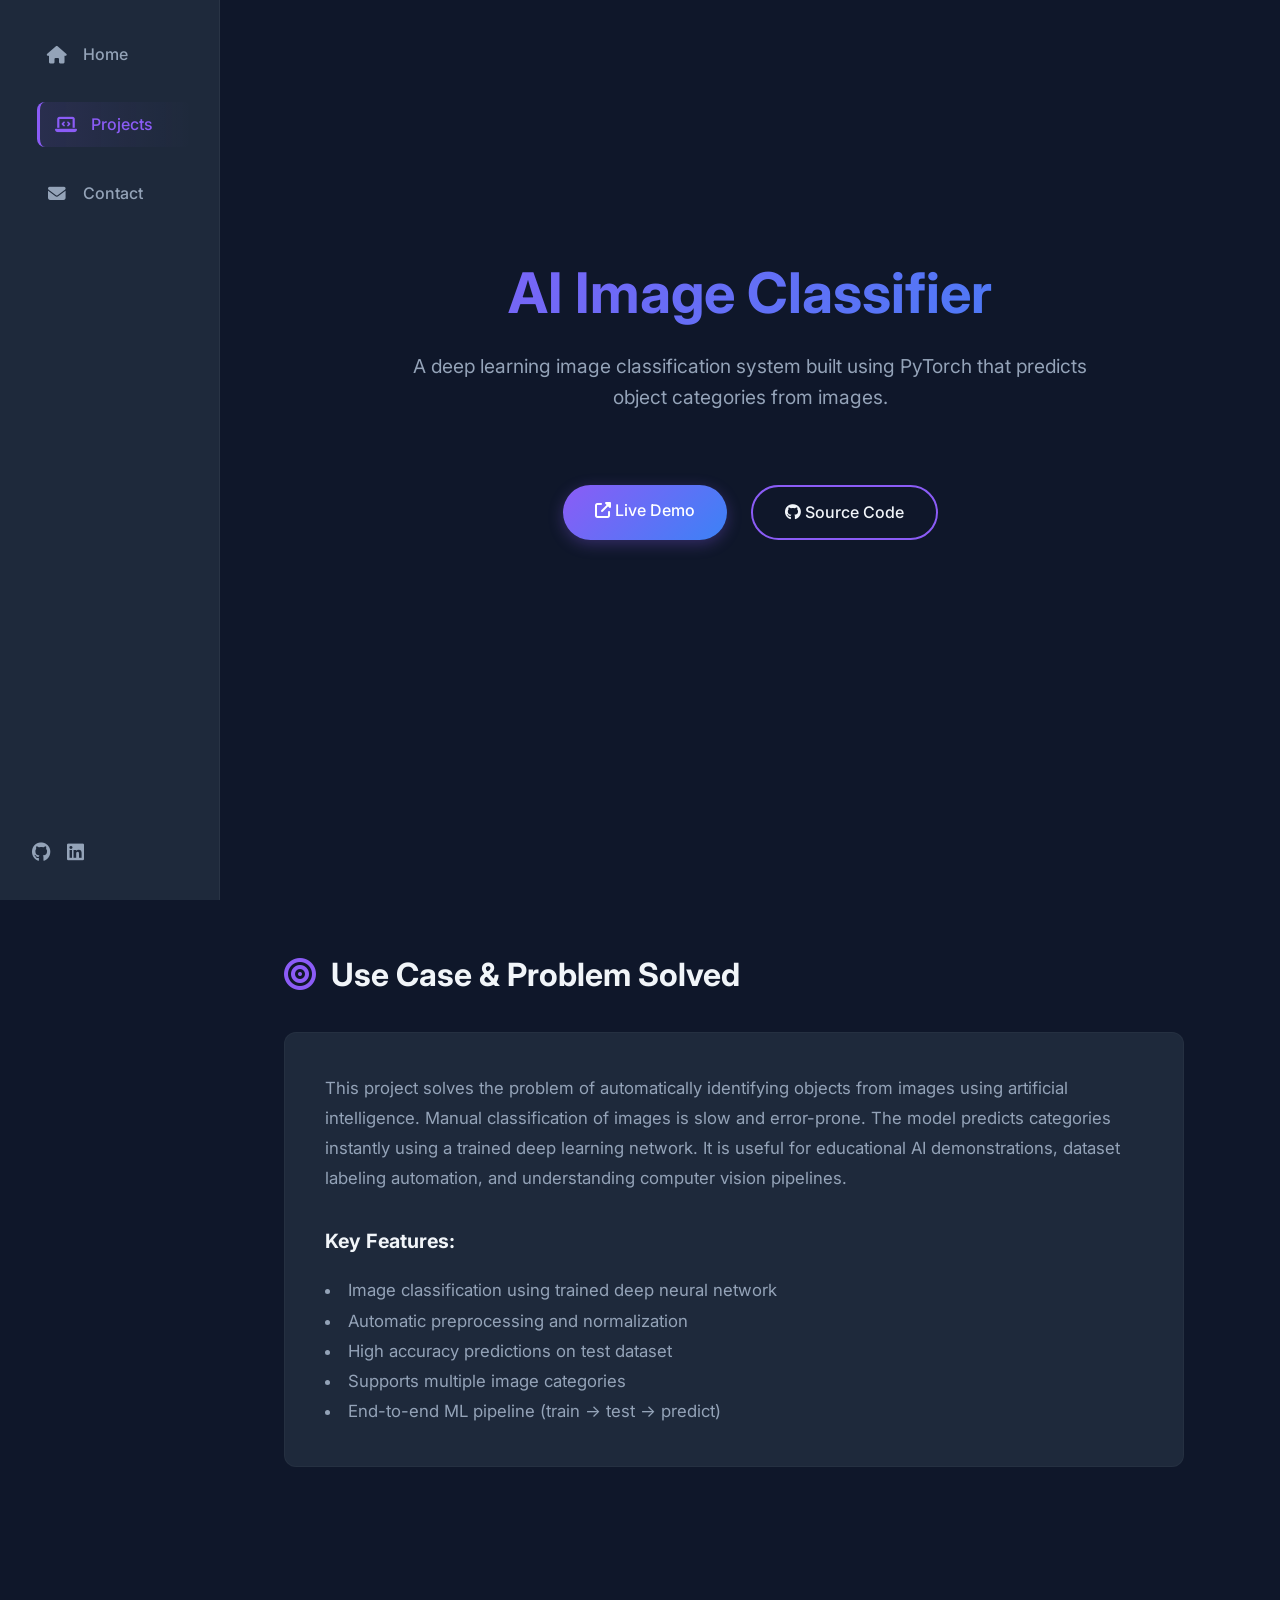
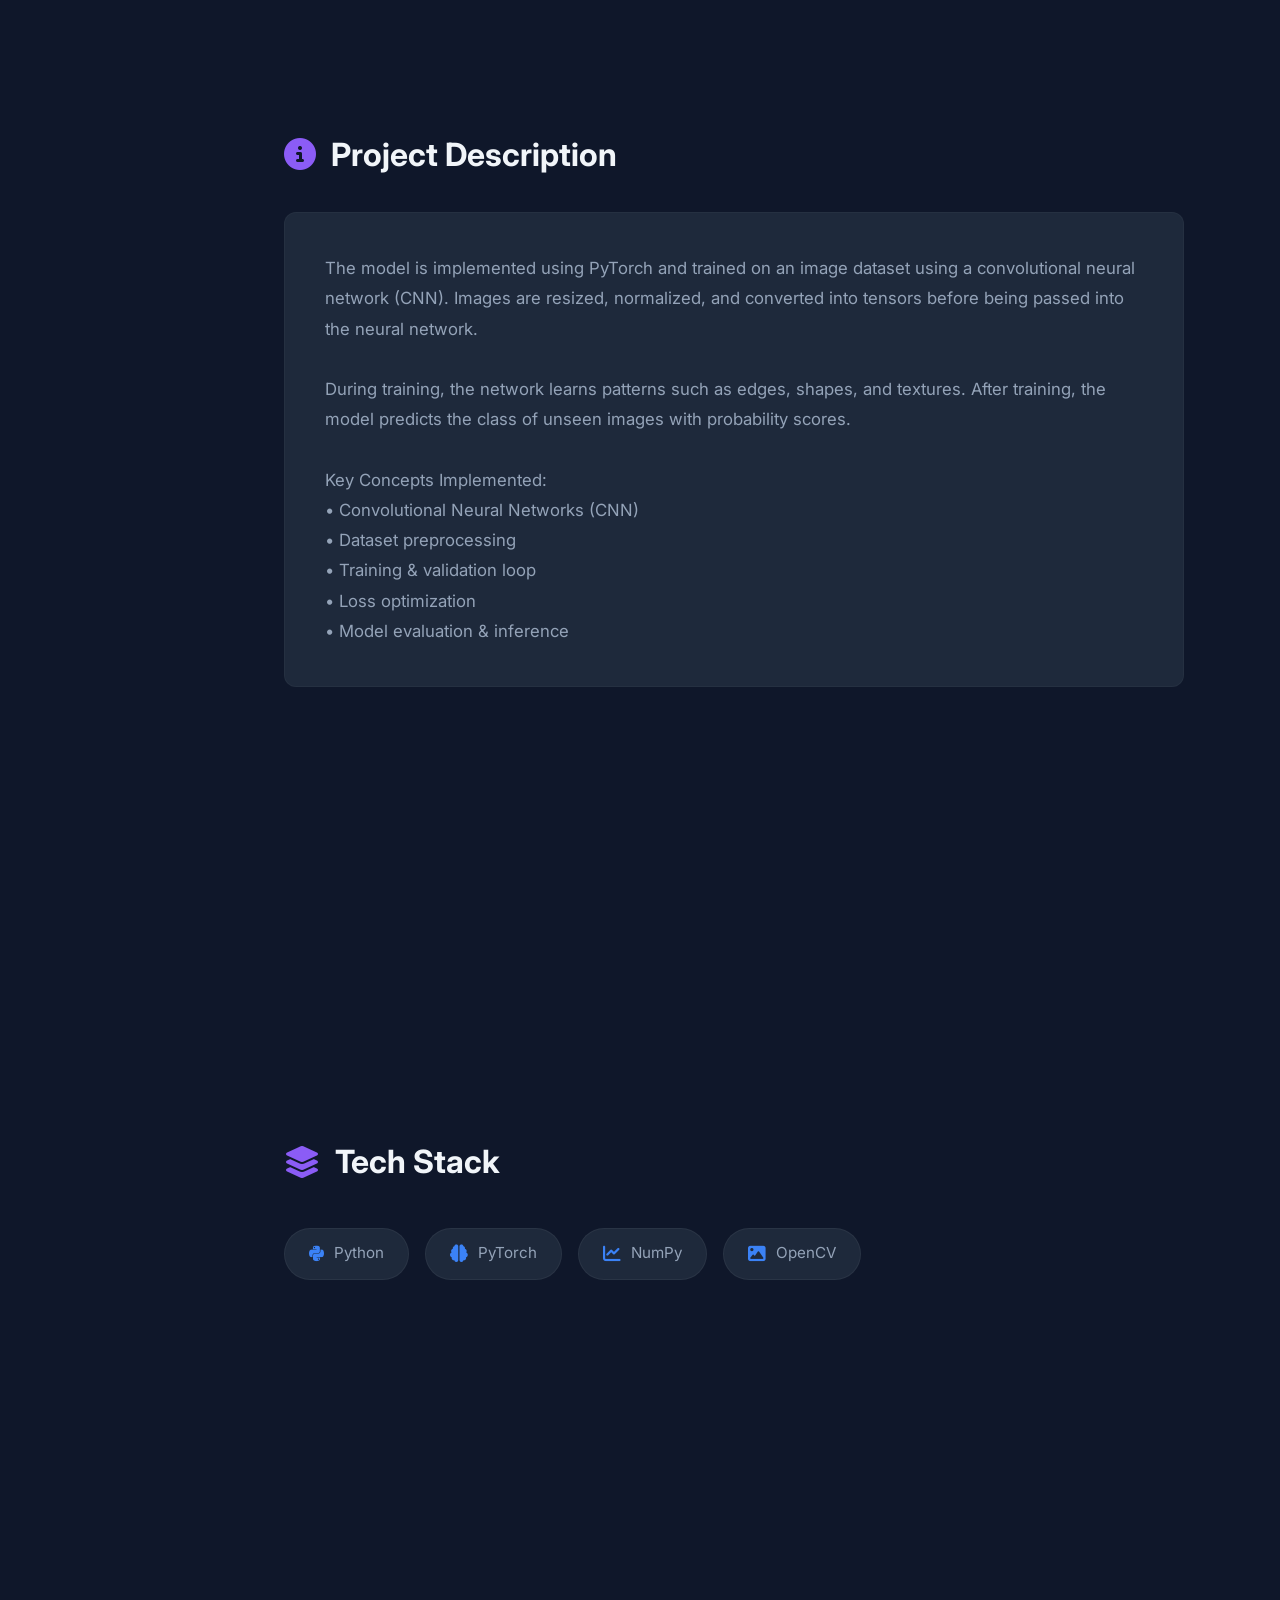
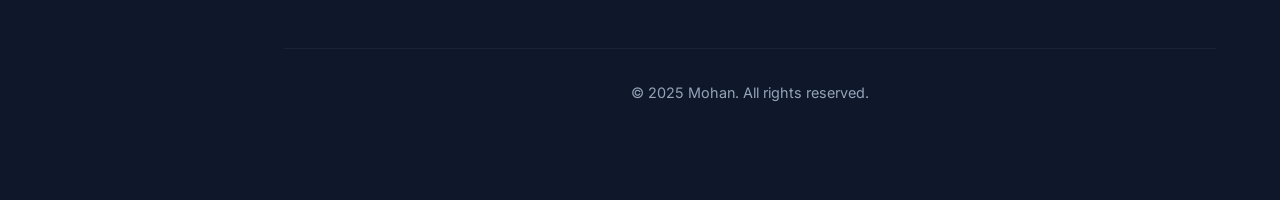
==== projects/ai-image-classifier.html @ 64e8154e "Updated photo, links" ====
<!DOCTYPE html>

<html lang="en">

<head>
    <meta charset="UTF-8">
    <meta name="viewport" content="width=device-width, initial-scale=1.0">
    <title>AI Image Classifier | Mohan</title>


    <!-- Fonts -->
    <link rel="preconnect" href="https://fonts.googleapis.com">
    <link rel="preconnect" href="https://fonts.gstatic.com" crossorigin>
    <link href="https://fonts.googleapis.com/css2?family=Inter:wght@300;400;500;600;700&display=swap" rel="stylesheet">

    <!-- Icons -->
    <link rel="stylesheet" href="https://cdnjs.cloudflare.com/ajax/libs/font-awesome/6.4.0/css/all.min.css">

    <!-- Common CSS -->
    <!-- Main Portfolio CSS -->
    <link rel="stylesheet" href="../style.css">
    <!-- Project Specific CSS -->
    <link rel="stylesheet" href="style.css">

</head>

<body>


    <!-- Sidebar -->
    <nav class="sidebar">
        <ul class="nav-links">
            <li><a href="../index.html#hero"><i class="fas fa-home"></i> <span>Home</span></a></li>
            <li><a href="../index.html#projects" class="active"><i
                        class="fas fa-laptop-code"></i><span>Projects</span></a></li>
            <li><a href="../index.html#contact"><i class="fas fa-envelope"></i><span>Contact</span></a></li>
        </ul>

        <div class="social-links-mini">
            <a href="https://github.com/Mohan24th" target="_blank"><i class="fab fa-github"></i></a>
            <a href="https://www.linkedin.com/in/adapa-mohan-33796a281/" target="_blank"><i
                    class="fab fa-linkedin"></i></a>
        </div>
    </nav>

    <main class="content">

        <!-- HERO -->
        <section class="project-hero">
            <h1>AI Image Classifier</h1>
            <p class="project-tagline">
                A deep learning image classification system built using PyTorch that predicts object categories from
                images.
            </p>

            <div class="project-links">
                <a href="#" target="_blank" class="btn btn-primary">
                    <i class="fas fa-external-link-alt"></i> Live Demo
                </a>
                <a href="https://github.com/Mohan24th/Sign-language-translator" target="_blank" class="btn btn-outline">
                    <i class="fab fa-github"></i> Source Code
                </a>
            </div>
        </section>

        <!-- USE CASE -->
        <section class="project-section">
            <h2><i class="fas fa-bullseye"></i> Use Case & Problem Solved</h2>
            <div class="project-content">
                <p>
                    This project solves the problem of automatically identifying objects from images using artificial
                    intelligence.
                    Manual classification of images is slow and error-prone. The model predicts categories instantly
                    using a trained deep learning network.

                    It is useful for educational AI demonstrations, dataset labeling automation,
                    and understanding computer vision pipelines.
                </p>

                <br>
                <h3>Key Features:</h3>
                <ul style="list-style-position: inside; margin-top: 1rem; color: var(--text-secondary);">
                    <li>Image classification using trained deep neural network</li>
                    <li>Automatic preprocessing and normalization</li>
                    <li>High accuracy predictions on test dataset</li>
                    <li>Supports multiple image categories</li>
                    <li>End-to-end ML pipeline (train → test → predict)</li>
                </ul>
            </div>
        </section>

        <!-- DESCRIPTION -->
        <section class="project-section">
            <h2><i class="fas fa-info-circle"></i> Project Description</h2>
            <div class="project-content">
                <p>
                    The model is implemented using PyTorch and trained on an image dataset using a convolutional
                    neural network (CNN). Images are resized, normalized, and converted into tensors before
                    being passed into the neural network.
                </p>

                <br>

                <p>
                    During training, the network learns patterns such as edges, shapes, and textures.
                    After training, the model predicts the class of unseen images with probability scores.
                </p>

                <br>

                <p>
                    Key Concepts Implemented:<br>
                    • Convolutional Neural Networks (CNN)<br>
                    • Dataset preprocessing<br>
                    • Training & validation loop<br>
                    • Loss optimization<br>
                    • Model evaluation & inference
                </p>
            </div>
        </section>

        <!-- TECH STACK -->
        <section class="project-section">
            <h2><i class="fas fa-layer-group"></i> Tech Stack</h2>
            <div class="tech-stack">
                <div class="tech-item"><i class="fab fa-python"></i><span>Python</span></div>
                <div class="tech-item"><i class="fas fa-brain"></i><span>PyTorch</span></div>
                <div class="tech-item"><i class="fas fa-chart-line"></i><span>NumPy</span></div>
                <div class="tech-item"><i class="fas fa-image"></i><span>OpenCV</span></div>
            </div>
        </section>

        <footer>
            <p>&copy; 2025 Mohan. All rights reserved.</p>
        </footer>

    </main>


</body>

</html>
---- style.css ----
:root {
    /* Colors */
    --bg-color: #0F172A;
    /* Dark Slate Blue tone */
    --bg-secondary: #1E293B;
    --text-primary: #F1F5F9;
    --text-secondary: #94A3B8;
    --accent-primary: #8B5CF6;
    /* Violet */
    --accent-secondary: #3B82F6;
    /* Blue */
    --accent-gradient: linear-gradient(135deg, #8B5CF6 0%, #3B82F6 100%);

    /* Spacing */
    --nav-width: 220px;
    --section-spacing: 120px;

    /* Config */
    --border-radius: 12px;
    --transition: all 0.3s ease;
}

.summary {
    max-width: 720px;
    line-height: 1.7;
    font-size: 1rem;
    font-weight: 400;
    color: #cbd5e1;
    margin-bottom: 1.5rem;
}

.section-title {
    font-weight: 601;
    letter-spacing: 0.5px;
}


* {
    margin: 0;
    padding: 0;
    box-sizing: border-box;
    scroll-behavior: smooth;
}

body {
    font-family: 'Inter', sans-serif;
    background-color: var(--bg-color);
    color: var(--text-primary);
    line-height: 1.6;
    overflow-x: hidden;
}

a {
    text-decoration: none;
    color: inherit;
}

/* Scrollbar */
::-webkit-scrollbar {
    width: 8px;
}

::-webkit-scrollbar-track {
    background: var(--bg-color);
}

::-webkit-scrollbar-thumb {
    background: var(--bg-secondary);
    border-radius: 4px;
}

::-webkit-scrollbar-thumb:hover {
    background: var(--accent-primary);
}

/* Layout */
.sidebar {
    position: fixed;
    left: 0;
    top: 0;
    height: 100vh;
    width: var(--nav-width);
    background: var(--bg-secondary);
    display: flex;
    flex-direction: column;
    justify-content: center;
    /* Center vertically */
    align-items: flex-start;
    /* Left align content */
    padding: 2rem;
    z-index: 1000;
    border-right: 1px solid rgba(255, 255, 255, 0.05);
}

.content {
    margin-left: var(--nav-width);
    padding: 0 4rem;
    max-width: 1200px;
}

/* Navigation */
.logo {
    display: none;
    /* User requested removal */
}

.nav-links {
    list-style: none;
    display: flex;
    flex-direction: column;
    gap: 1.5rem;
    width: 100%;
}

.nav-links li {
    width: 100%;
}

.nav-links a {
    color: var(--text-secondary);
    font-size: 1rem;
    font-weight: 500;
    transition: var(--transition);
    display: flex;
    align-items: center;
    gap: 1rem;
    padding: 10px 15px;
    border-radius: 8px;
    width: 100%;
}

.nav-links a i {
    width: 20px;
    /* Fixed width for icon alignment */
    text-align: center;
    font-size: 1.1rem;
}

.nav-links a:hover,
.nav-links a.active {
    color: var(--text-primary);
    background: rgba(255, 255, 255, 0.05);
    transform: translateX(5px);
}

.nav-links a.active {
    background: linear-gradient(90deg, rgba(139, 92, 246, 0.1) 0%, transparent 100%);
    color: var(--accent-primary);
    border-left: 3px solid var(--accent-primary);
}

/* Hide the old active line style */
.nav-links a.active::after {
    display: none;
}

.social-links-mini {
    margin-top: auto;
    /* Push to bottom */
    display: flex;
    flex-direction: row;
    /* Horizontal icons at bottom */
    gap: 1rem;
    padding-top: 2rem;
}

.social-links-mini a {
    color: var(--text-secondary);
    font-size: 1.2rem;
    transition: var(--transition);
}

.social-links-mini a:hover {
    color: var(--accent-primary);
}

/* Typography & Common elements */
h1,
h2,
h3 {
    color: var(--text-primary);
    font-weight: 700;
}

.section-title {
    font-size: 2.5rem;
    margin-bottom: 3rem;
    position: relative;
    display: inline-block;
}

.section-title::after {
    content: '';
    position: absolute;
    bottom: -10px;
    left: 0;
    width: 60px;
    height: 4px;
    background: var(--accent-gradient);
    border-radius: 2px;
}

section {
    min-height: 80vh;
    /* Not full screen unless needed, but spacious */
    padding: 5rem 0;
    display: flex;
    flex-direction: column;
    justify-content: center;
}

/* Buttons */
.btn {
    display: inline-block;
    padding: 0.8rem 2rem;
    border-radius: 30px;
    font-weight: 500;
    transition: var(--transition);
    cursor: pointer;
}

.btn-primary {
    background: var(--accent-gradient);
    color: white;
    box-shadow: 0 4px 15px rgba(139, 92, 246, 0.3);
}

.btn-primary:hover {
    transform: translateY(-2px);
    box-shadow: 0 6px 20px rgba(139, 92, 246, 0.4);
}

.btn-outline {
    background: transparent;
    border: 2px solid var(--accent-primary);
    color: var(--text-primary);
}

.btn-outline:hover {
    background: rgba(139, 92, 246, 0.1);
}

/* HERO Section */
#hero {
    display: flex;
    flex-direction: row;
    align-items: center;
    justify-content: space-between;
    min-height: 100vh;
}

.hero-text {
    flex: 1;
    padding-right: 2rem;
}

.hero-text .greeting {
    color: var(--accent-primary);
    font-size: 1.2rem;
    font-weight: 500;
    display: block;
    margin-bottom: 0.5rem;
}

.hero-text h1 {
    font-size: 4rem;
    line-height: 1.1;
    margin-bottom: 0.5rem;
}

.hero-text h2 {
    font-size: 1.5rem;
    color: var(--text-secondary);
    font-weight: 400;
    margin-bottom: 1.5rem;
}

.hero-text p {
    color: var(--text-secondary);
    max-width: 500px;
    margin-bottom: 2.5rem;
}

.cta-group {
    display: flex;
    gap: 1rem;
}

.hero-image {
    flex: 1;
    display: flex;
    justify-content: flex-end;
}

.img-placeholder {
    width: 350px;
    height: 350px;
    border-radius: 50%;
    background: var(--bg-secondary);
    border: 2px solid var(--accent-secondary);
    position: relative;
    overflow: hidden;
    /* Optional glow */
    box-shadow: 0 0 40px rgba(59, 130, 246, 0.2);
}

.img-placeholder img {
    width: 100%;
    height: 100%;
    object-fit: cover;
    object-position: 50% 40%;
}

/* ABOUT Section */
.summary {
    max-width: 800px;
    font-size: 1.1rem;
    color: var(--text-secondary);
}

/* WHAT I BRING Section */
.value-grid {
    display: grid;
    grid-template-columns: repeat(auto-fit, minmax(300px, 1fr));
    gap: 2rem;
}

.value-card {
    background: var(--bg-secondary);
    border-radius: var(--border-radius);
    padding: 2.5rem;
    transition: var(--transition);
    border: 1px solid rgba(255, 255, 255, 0.03);
    display: flex;
    flex-direction: column;
    align-items: flex-start;
    position: relative;
    overflow: hidden;
}

.value-card:hover {
    transform: translateY(-5px);
    border-color: rgba(139, 92, 246, 0.3);
    box-shadow: 0 10px 30px rgba(0, 0, 0, 0.2);
}

.value-card::before {
    content: '';
    position: absolute;
    top: 0;
    left: 0;
    width: 4px;
    height: 100%;
    background: var(--accent-gradient);
    opacity: 0;
    transition: var(--transition);
}

.value-card:hover::before {
    opacity: 1;
}

.icon-box {
    font-size: 2.5rem;
    margin-bottom: 1.5rem;
    background: rgba(139, 92, 246, 0.1);
    width: 70px;
    height: 70px;
    border-radius: 50%;
    display: flex;
    align-items: center;
    justify-content: center;
    color: var(--accent-primary);
    transition: var(--transition);
}

.value-card:hover .icon-box {
    background: var(--accent-primary);
    color: white;
    transform: rotateY(180deg);
}

.value-card h3 {
    font-size: 1.3rem;
    margin-bottom: 1rem;
    color: var(--text-primary);
}

.value-card p {
    color: var(--text-secondary);
    font-size: 1rem;
    line-height: 1.6;
}

/* SKILLS Section */
.skills-grid {
    display: grid;
    grid-template-columns: repeat(auto-fit, minmax(250px, 1fr));
    gap: 2rem;
}

.skill-category h3 {
    margin-bottom: 1.5rem;
    border-left: 3px solid var(--accent-primary);
    padding-left: 1rem;
}

.skill-pills {
    display: flex;
    flex-wrap: wrap;
    gap: 1rem;
}

.skill-pills span {
    background: var(--bg-secondary);
    padding: 0.5rem 1rem;
    border-radius: 20px;
    font-size: 0.9rem;
    transition: var(--transition);
    border: 1px solid transparent;
}

.skill-pills span:hover {
    border-color: var(--accent-primary);
    color: var(--accent-primary);
    transform: translateY(-2px);
}

/* PROJECTS Section */
.projects-grid {
    display: grid;
    grid-template-columns: repeat(auto-fit, minmax(300px, 1fr));
    gap: 2rem;
}

.project-card {
    background: var(--bg-secondary);
    border-radius: var(--border-radius);
    padding: 2rem;
    transition: var(--transition);
    border: 1px solid rgba(255, 255, 255, 0.03);
    display: flex;
    flex-direction: column;
    justify-content: space-between;
}

.project-card:hover {
    transform: translateY(-5px);
    border-color: rgba(139, 92, 246, 0.3);
    box-shadow: 0 10px 30px rgba(0, 0, 0, 0.2);
}

.project-card h3 {
    margin-bottom: 1rem;
    color: var(--text-primary);
}

.project-card p {
    color: var(--text-secondary);
    margin-bottom: 1.5rem;
    font-size: 0.95rem;
}

.btn-text {
    color: var(--accent-primary);
    font-weight: 500;
    display: inline-flex;
    align-items: center;
    gap: 0.5rem;
}

.btn-text:hover {
    gap: 0.8rem;
    /* slight movement arrow */
}

/* CERTIFICATES & TEACHING */
.certificates-grid {
    display: grid;
    grid-template-columns: repeat(auto-fit, minmax(250px, 1fr));
    gap: 2rem;
}

.cert-card {
    text-align: center;
}

.cert-placeholder {
    width: 100%;
    aspect-ratio: 4/3;
    background: var(--bg-secondary);
    border-radius: var(--border-radius);
    display: flex;
    align-items: center;
    justify-content: center;
    color: var(--text-secondary);
    margin-bottom: 1rem;
    border: 1px solid rgba(255, 255, 255, 0.05);
    transition: var(--transition);
    overflow: hidden;
    /* Added to clip image corners */
}

.cert-placeholder img {
    width: 100%;
    height: 100%;
    object-fit: cover;
    display: block;
}

.cert-card:hover .cert-placeholder {
    transform: scale(1.03);
    border-color: var(--accent-secondary);
}

.teaching-card {
    background: var(--bg-secondary);
    border-radius: var(--border-radius);
    padding: 2.5rem;
    border-left: 4px solid var(--accent-primary);
}

.teaching-card h3 {
    display: flex;
    align-items: center;
    gap: 1rem;
    margin-bottom: 1rem;
}

.badge {
    font-size: 0.8rem;
    background: rgba(139, 92, 246, 0.2);
    color: var(--accent-primary);
    padding: 0.2rem 0.6rem;
    border-radius: 4px;
}

.teaching-highlights {
    list-style: none;
    margin-top: 1.5rem;
}

.teaching-highlights li {
    margin-bottom: 0.8rem;
    color: var(--text-secondary);
}

.teaching-highlights i {
    color: var(--accent-secondary);
    margin-right: 0.8rem;
}

/* CONTACT */
.contact-container {
    background: var(--bg-secondary);
    padding: 3rem;
    border-radius: var(--border-radius);
    max-width: 600px;
}

.contact-item {
    display: flex;
    align-items: center;
    gap: 1rem;
    margin-bottom: 1.5rem;
    font-size: 1.1rem;
    color: var(--text-primary);
}

.contact-item i {
    color: var(--accent-primary);
    font-size: 1.4rem;
}

.contact-links {
    margin-top: 2rem;
    display: flex;
    gap: 1rem;
}

footer {
    padding: 2rem 0;
    text-align: center;
    color: var(--text-secondary);
    font-size: 0.9rem;
    border-top: 1px solid rgba(255, 255, 255, 0.05);
    margin-top: 4rem;
}

/* RESPONSIVE */
@media (max-width: 900px) {
    .content {
        margin-left: 0;
        padding: 0 2rem;
    }

    .sidebar {
        width: 100%;
        height: auto;
        position: fixed;
        bottom: 0;
        top: auto;
        flex-direction: row;
        padding: 1rem 2rem;
        background: rgba(30, 41, 59, 0.95);
        backdrop-filter: blur(10px);
        border-right: none;
        border-top: 1px solid rgba(255, 255, 255, 0.1);
    }

    .logo,
    .social-links-mini {
        display: none;
        /* Simplify mobile nav */
    }

    .nav-links {
        flex-direction: row;
        justify-content: space-around;
        width: 100%;
        gap: 0;
    }

    .nav-links a.active::after {
        display: none;
    }

    .nav-links a.active {
        color: var(--accent-primary);
        transform: translateY(-2px);
    }

    #hero {
        flex-direction: column-reverse;
        text-align: center;
        padding-top: 2rem;
    }

    .hero-text {
        padding-right: 0;
    }

    .hero-image {
        justify-content: center;
        margin-bottom: 2rem;
    }

    .cta-group {
        justify-content: center;
    }

    /* Adjust bottom spacing for mbile nav */
    main {
        padding-bottom: 80px;
    }
}
---- projects/style.css ----
/* ===== PROJECT SPECIFIC STYLES ===== */
/* Inherits global variables and base styles from ../style.css */

.content {
    /* Override main content padding for project pages if needed, 
       but generally we want to keep it consistent. 
       Resetting margin/padding here to align with main layout */
    margin-left: var(--nav-width);
    padding: 4rem;
    max-width: 1200px;
}

/* ===== HERO ===== */
.project-hero {
    text-align: center;
    margin-bottom: 4rem;
    padding-top: 2rem;
}

.project-hero h1 {
    font-size: 3.5rem;
    margin-bottom: 1.5rem;
    background: var(--accent-gradient);
    -webkit-background-clip: text;
    -webkit-text-fill-color: transparent;
    line-height: 1.2;
}

.project-tagline {
    color: var(--text-secondary);
    font-size: 1.2rem;
    max-width: 700px;
    margin: 0 auto 2rem auto;
    line-height: 1.6;
}

.project-links {
    margin-top: 2.5rem;
    display: flex;
    gap: 1.5rem;
    justify-content: center;
}

/* ===== SECTIONS ===== */
.project-section {
    margin-bottom: 5rem;
}

.project-section h2 {
    margin-bottom: 2rem;
    font-size: 2rem;
    display: flex;
    align-items: center;
    gap: 15px;
    color: var(--text-primary);
}

.project-section h2 i {
    color: var(--accent-primary);
}

.project-content {
    color: var(--text-secondary);
    line-height: 1.8;
    font-size: 1.05rem;
    max-width: 900px;
    background: var(--bg-secondary);
    padding: 2.5rem;
    border-radius: var(--border-radius);
    border: 1px solid rgba(255, 255, 255, 0.03);
}

/* ===== TECH STACK ===== */
.tech-stack {
    display: flex;
    flex-wrap: wrap;
    gap: 1rem;
    margin-top: 0.5rem;
}

.tech-item {
    padding: 0.8rem 1.5rem;
    background: var(--bg-secondary);
    border-radius: 30px;
    display: flex;
    align-items: center;
    gap: 10px;
    border: 1px solid rgba(255, 255, 255, 0.05);
    transition: var(--transition);
    font-size: 0.95rem;
    color: var(--text-secondary);
}

.tech-item i {
    color: var(--accent-secondary);
    font-size: 1.1rem;
}

.tech-item:hover {
    border-color: var(--accent-primary);
    background: rgba(139, 92, 246, 0.1);
    color: var(--text-primary);
    transform: translateY(-3px);
}

/* ===== MOBILE ===== */
@media (max-width: 900px) {
    .content {
        margin-left: 0;
        padding: 2rem 1.5rem;
        padding-bottom: 100px;
        /* Space for mobile nav */
    }

    .project-hero h1 {
        font-size: 2.5rem;
    }

    .project-links {
        flex-direction: column;
        gap: 1rem;
    }

    .btn {
        width: 100%;
        text-align: center;
        justify-content: center;
    }
}
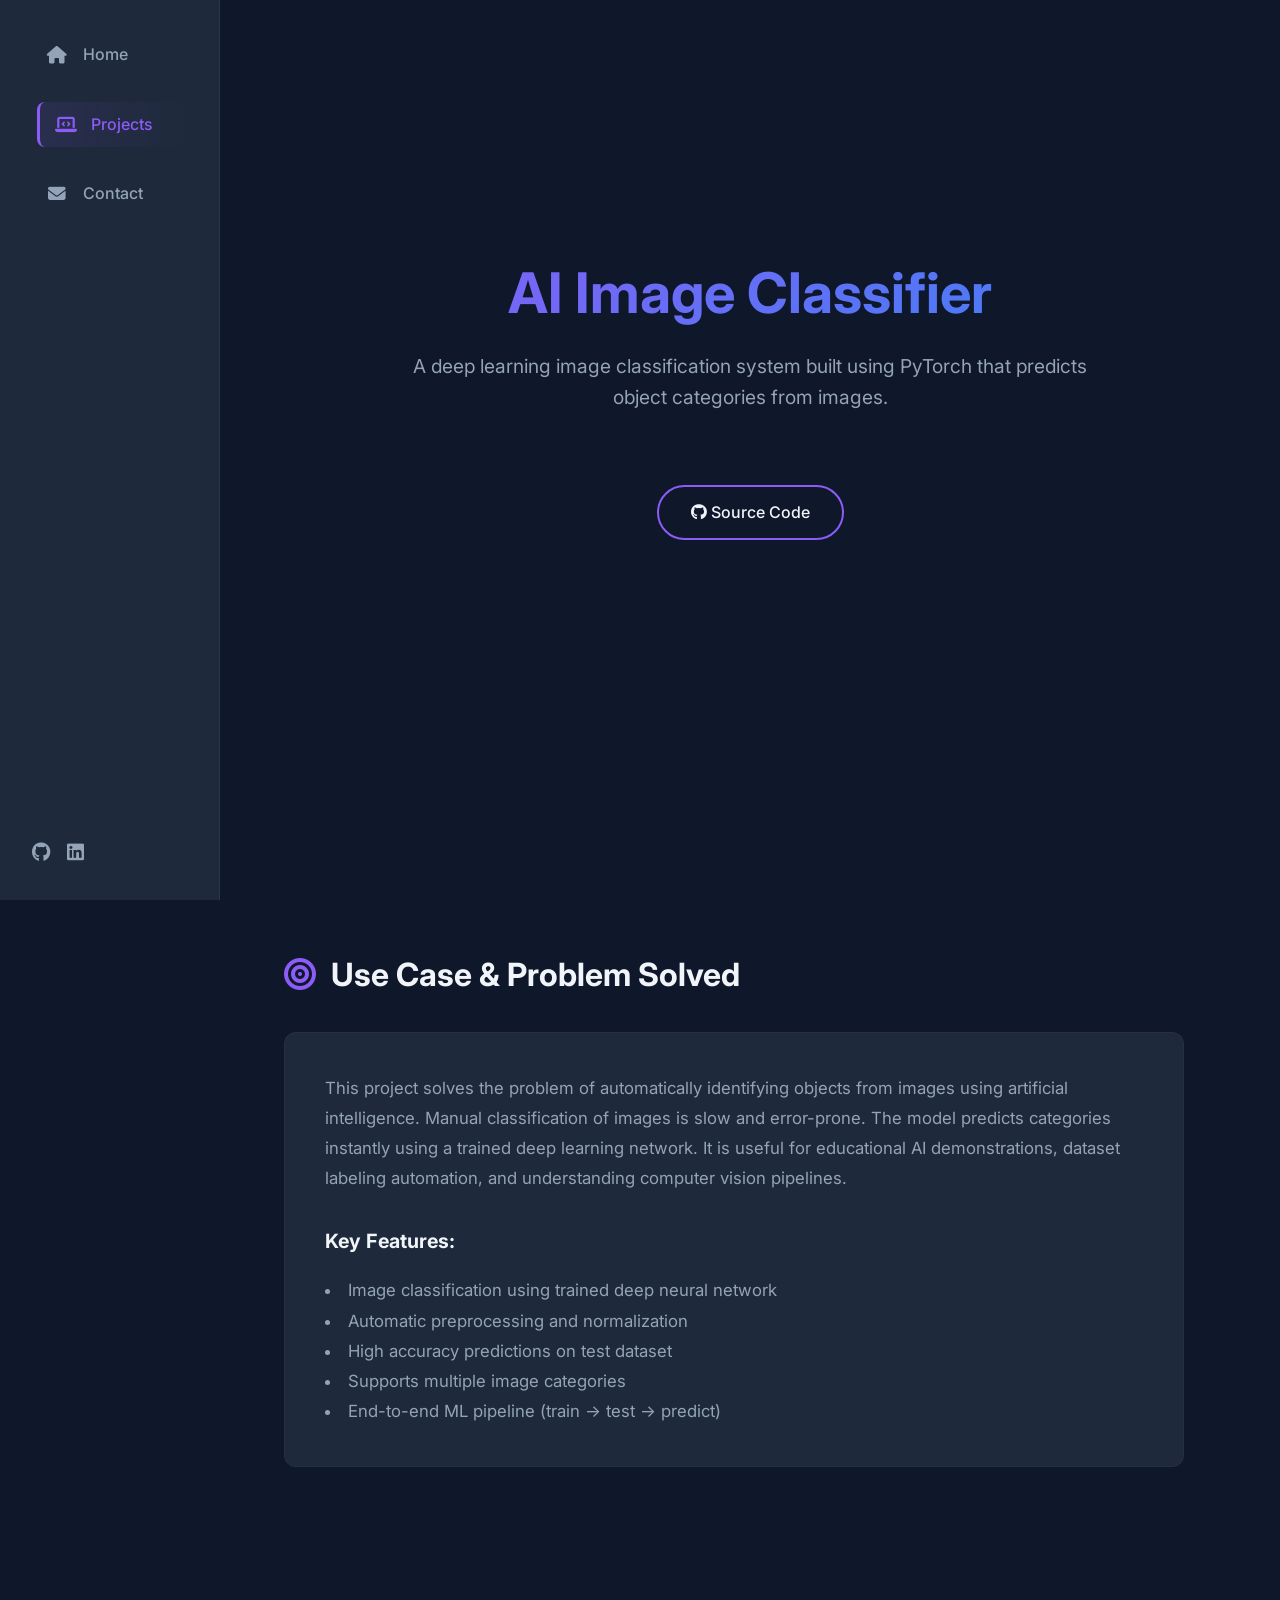
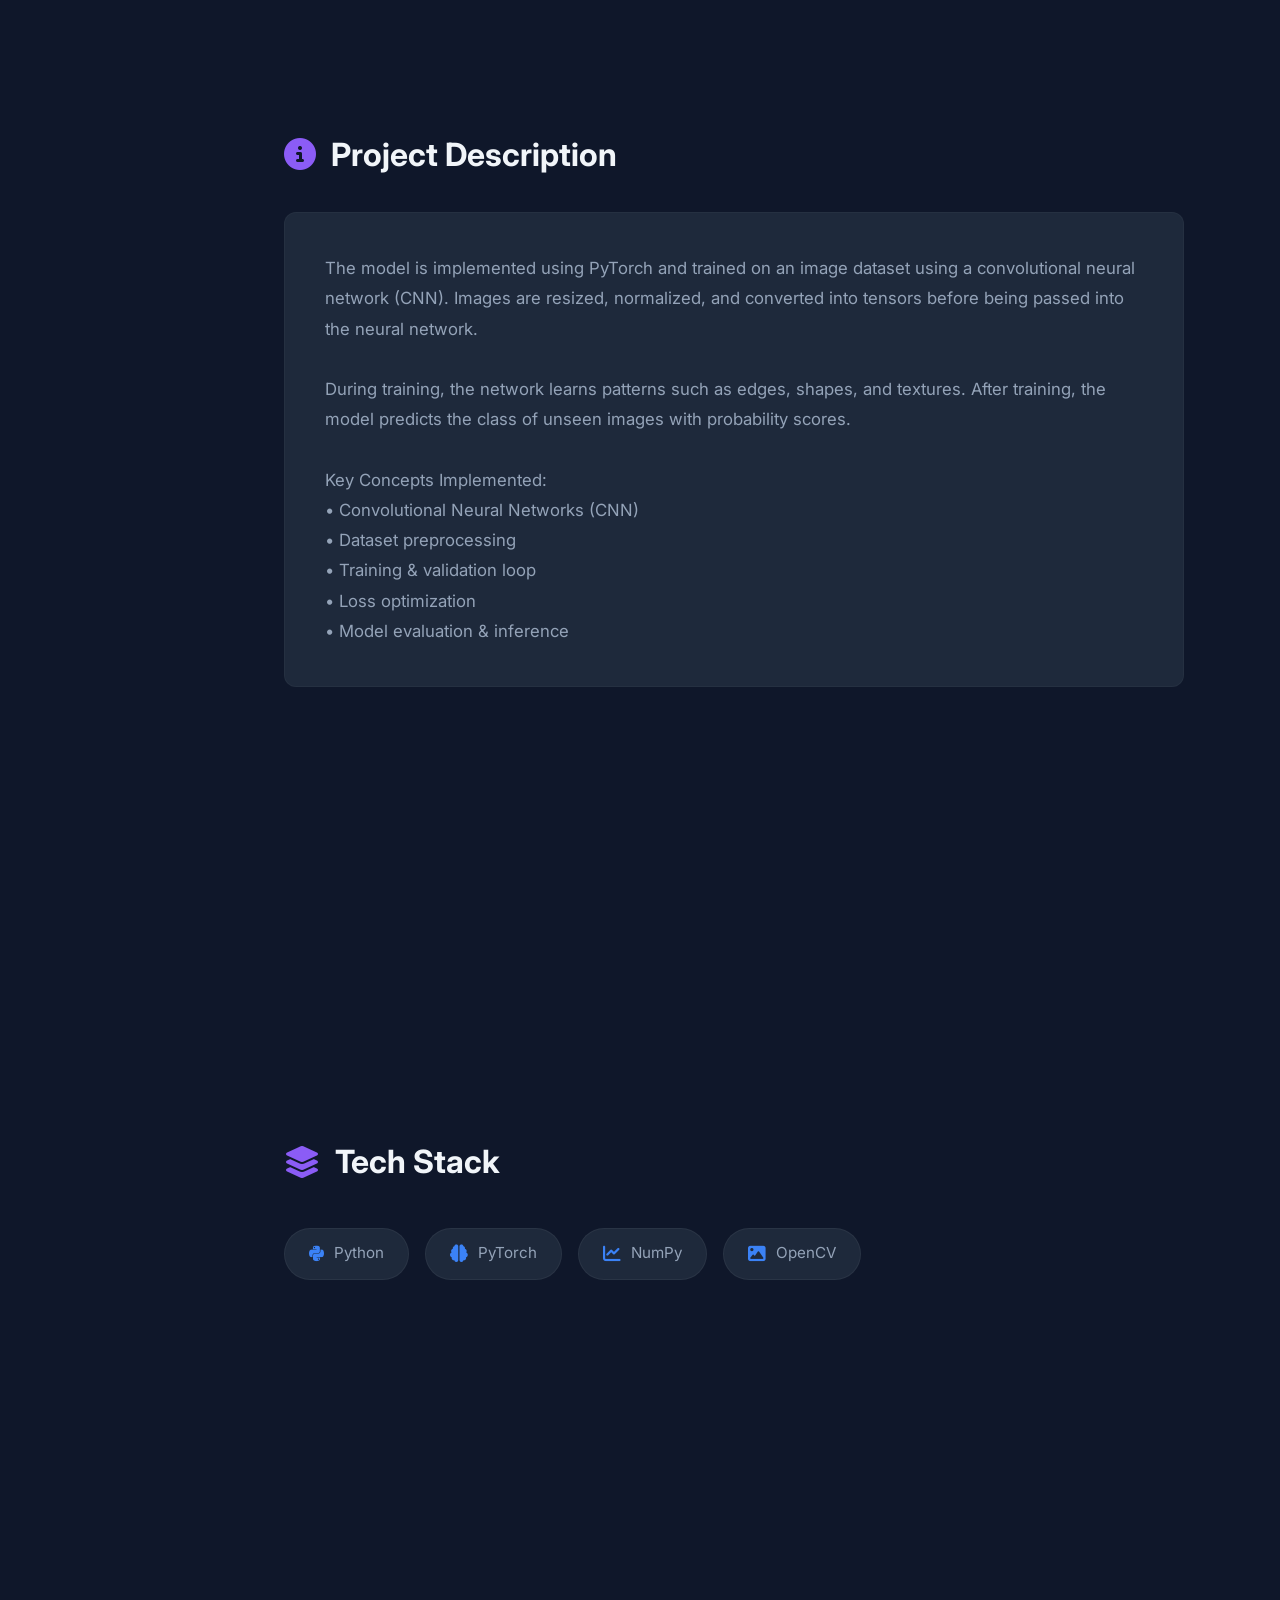
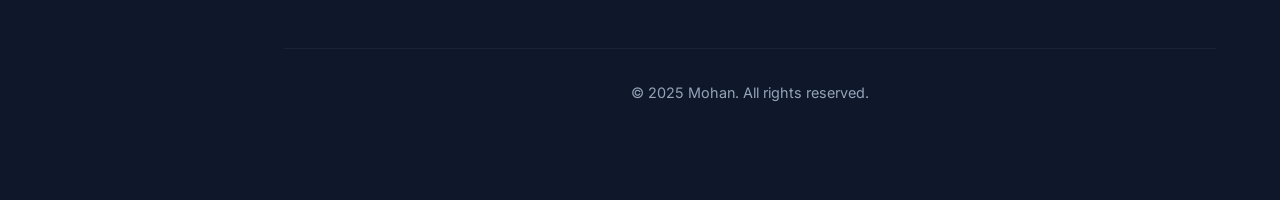
==== commit ea4db5fa: "Block chain project" ====
--- a/projects/ai-image-classifier.html
+++ b/projects/ai-image-classifier.html
@@ -1,142 +1,144 @@
-<!DOCTYPE html>
-
-<html lang="en">
-
-<head>
-    <meta charset="UTF-8">
-    <meta name="viewport" content="width=device-width, initial-scale=1.0">
-    <title>AI Image Classifier | Mohan</title>
-
-
-    <!-- Fonts -->
-    <link rel="preconnect" href="https://fonts.googleapis.com">
-    <link rel="preconnect" href="https://fonts.gstatic.com" crossorigin>
-    <link href="https://fonts.googleapis.com/css2?family=Inter:wght@300;400;500;600;700&display=swap" rel="stylesheet">
-
-    <!-- Icons -->
-    <link rel="stylesheet" href="https://cdnjs.cloudflare.com/ajax/libs/font-awesome/6.4.0/css/all.min.css">
-
-    <!-- Common CSS -->
-    <!-- Main Portfolio CSS -->
-    <link rel="stylesheet" href="../style.css">
-    <!-- Project Specific CSS -->
-    <link rel="stylesheet" href="style.css">
-
-</head>
-
-<body>
-
-
-    <!-- Sidebar -->
-    <nav class="sidebar">
-        <ul class="nav-links">
-            <li><a href="../index.html#hero"><i class="fas fa-home"></i> <span>Home</span></a></li>
-            <li><a href="../index.html#projects" class="active"><i
-                        class="fas fa-laptop-code"></i><span>Projects</span></a></li>
-            <li><a href="../index.html#contact"><i class="fas fa-envelope"></i><span>Contact</span></a></li>
-        </ul>
-
-        <div class="social-links-mini">
-            <a href="https://github.com/Mohan24th" target="_blank"><i class="fab fa-github"></i></a>
-            <a href="https://www.linkedin.com/in/adapa-mohan-33796a281/" target="_blank"><i
-                    class="fab fa-linkedin"></i></a>
-        </div>
-    </nav>
-
-    <main class="content">
-
-        <!-- HERO -->
-        <section class="project-hero">
-            <h1>AI Image Classifier</h1>
-            <p class="project-tagline">
-                A deep learning image classification system built using PyTorch that predicts object categories from
-                images.
-            </p>
-
-            <div class="project-links">
-                <a href="#" target="_blank" class="btn btn-primary">
-                    <i class="fas fa-external-link-alt"></i> Live Demo
-                </a>
-                <a href="https://github.com/Mohan24th/Sign-language-translator" target="_blank" class="btn btn-outline">
-                    <i class="fab fa-github"></i> Source Code
-                </a>
-            </div>
-        </section>
-
-        <!-- USE CASE -->
-        <section class="project-section">
-            <h2><i class="fas fa-bullseye"></i> Use Case & Problem Solved</h2>
-            <div class="project-content">
-                <p>
-                    This project solves the problem of automatically identifying objects from images using artificial
-                    intelligence.
-                    Manual classification of images is slow and error-prone. The model predicts categories instantly
-                    using a trained deep learning network.
-
-                    It is useful for educational AI demonstrations, dataset labeling automation,
-                    and understanding computer vision pipelines.
-                </p>
-
-                <br>
-                <h3>Key Features:</h3>
-                <ul style="list-style-position: inside; margin-top: 1rem; color: var(--text-secondary);">
-                    <li>Image classification using trained deep neural network</li>
-                    <li>Automatic preprocessing and normalization</li>
-                    <li>High accuracy predictions on test dataset</li>
-                    <li>Supports multiple image categories</li>
-                    <li>End-to-end ML pipeline (train → test → predict)</li>
-                </ul>
-            </div>
-        </section>
-
-        <!-- DESCRIPTION -->
-        <section class="project-section">
-            <h2><i class="fas fa-info-circle"></i> Project Description</h2>
-            <div class="project-content">
-                <p>
-                    The model is implemented using PyTorch and trained on an image dataset using a convolutional
-                    neural network (CNN). Images are resized, normalized, and converted into tensors before
-                    being passed into the neural network.
-                </p>
-
-                <br>
-
-                <p>
-                    During training, the network learns patterns such as edges, shapes, and textures.
-                    After training, the model predicts the class of unseen images with probability scores.
-                </p>
-
-                <br>
-
-                <p>
-                    Key Concepts Implemented:<br>
-                    • Convolutional Neural Networks (CNN)<br>
-                    • Dataset preprocessing<br>
-                    • Training & validation loop<br>
-                    • Loss optimization<br>
-                    • Model evaluation & inference
-                </p>
-            </div>
-        </section>
-
-        <!-- TECH STACK -->
-        <section class="project-section">
-            <h2><i class="fas fa-layer-group"></i> Tech Stack</h2>
-            <div class="tech-stack">
-                <div class="tech-item"><i class="fab fa-python"></i><span>Python</span></div>
-                <div class="tech-item"><i class="fas fa-brain"></i><span>PyTorch</span></div>
-                <div class="tech-item"><i class="fas fa-chart-line"></i><span>NumPy</span></div>
-                <div class="tech-item"><i class="fas fa-image"></i><span>OpenCV</span></div>
-            </div>
-        </section>
-
-        <footer>
-            <p>&copy; 2025 Mohan. All rights reserved.</p>
-        </footer>
-
-    </main>
-
-
-</body>
-
+<!DOCTYPE html>
+
+<html lang="en">
+
+<head>
+    <meta charset="UTF-8">
+    <meta name="viewport" content="width=device-width, initial-scale=1.0">
+    <title>AI Image Classifier | Mohan</title>
+
+
+    <!-- Fonts -->
+    <link rel="preconnect" href="https://fonts.googleapis.com">
+    <link rel="preconnect" href="https://fonts.gstatic.com" crossorigin>
+    <link href="https://fonts.googleapis.com/css2?family=Inter:wght@300;400;500;600;700&display=swap" rel="stylesheet">
+
+    <!-- Icons -->
+    <link rel="stylesheet" href="https://cdnjs.cloudflare.com/ajax/libs/font-awesome/6.4.0/css/all.min.css">
+
+    <!-- Common CSS -->
+    <!-- Main Portfolio CSS -->
+    <link rel="stylesheet" href="../style.css">
+    <!-- Project Specific CSS -->
+    <link rel="stylesheet" href="style.css">
+
+</head>
+
+<body>
+
+
+    <!-- Sidebar -->
+    <nav class="sidebar">
+        <ul class="nav-links">
+            <li><a href="../index.html#hero"><i class="fas fa-home"></i> <span>Home</span></a></li>
+            <li><a href="../index.html#projects" class="active"><i
+                        class="fas fa-laptop-code"></i><span>Projects</span></a></li>
+            <li><a href="../index.html#contact"><i class="fas fa-envelope"></i><span>Contact</span></a></li>
+        </ul>
+
+        <div class="social-links-mini">
+            <a href="https://github.com/Mohan24th" target="_blank"><i class="fab fa-github"></i></a>
+            <a href="https://www.linkedin.com/in/adapa-mohan-33796a281/" target="_blank"><i
+                    class="fab fa-linkedin"></i></a>
+        </div>
+    </nav>
+
+    <main class="content">
+
+        <!-- HERO -->
+        <section class="project-hero">
+            <h1>AI Image Classifier</h1>
+            <p class="project-tagline">
+                A deep learning image classification system built using PyTorch that predicts object categories from
+                images.
+            </p>
+
+            <div class="project-links">
+                <!--
+                <a href="#" target="_blank" class="btn btn-primary">
+                    <i class="fas fa-external-link-alt"></i> Live Demo
+                </a>-->
+
+                <a href="https://github.com/Mohan24th/Sign-language-translator" target="_blank" class="btn btn-outline">
+                    <i class="fab fa-github"></i> Source Code
+                </a>
+            </div>
+        </section>
+
+        <!-- USE CASE -->
+        <section class="project-section">
+            <h2><i class="fas fa-bullseye"></i> Use Case & Problem Solved</h2>
+            <div class="project-content">
+                <p>
+                    This project solves the problem of automatically identifying objects from images using artificial
+                    intelligence.
+                    Manual classification of images is slow and error-prone. The model predicts categories instantly
+                    using a trained deep learning network.
+
+                    It is useful for educational AI demonstrations, dataset labeling automation,
+                    and understanding computer vision pipelines.
+                </p>
+
+                <br>
+                <h3>Key Features:</h3>
+                <ul style="list-style-position: inside; margin-top: 1rem; color: var(--text-secondary);">
+                    <li>Image classification using trained deep neural network</li>
+                    <li>Automatic preprocessing and normalization</li>
+                    <li>High accuracy predictions on test dataset</li>
+                    <li>Supports multiple image categories</li>
+                    <li>End-to-end ML pipeline (train → test → predict)</li>
+                </ul>
+            </div>
+        </section>
+
+        <!-- DESCRIPTION -->
+        <section class="project-section">
+            <h2><i class="fas fa-info-circle"></i> Project Description</h2>
+            <div class="project-content">
+                <p>
+                    The model is implemented using PyTorch and trained on an image dataset using a convolutional
+                    neural network (CNN). Images are resized, normalized, and converted into tensors before
+                    being passed into the neural network.
+                </p>
+
+                <br>
+
+                <p>
+                    During training, the network learns patterns such as edges, shapes, and textures.
+                    After training, the model predicts the class of unseen images with probability scores.
+                </p>
+
+                <br>
+
+                <p>
+                    Key Concepts Implemented:<br>
+                    • Convolutional Neural Networks (CNN)<br>
+                    • Dataset preprocessing<br>
+                    • Training & validation loop<br>
+                    • Loss optimization<br>
+                    • Model evaluation & inference
+                </p>
+            </div>
+        </section>
+
+        <!-- TECH STACK -->
+        <section class="project-section">
+            <h2><i class="fas fa-layer-group"></i> Tech Stack</h2>
+            <div class="tech-stack">
+                <div class="tech-item"><i class="fab fa-python"></i><span>Python</span></div>
+                <div class="tech-item"><i class="fas fa-brain"></i><span>PyTorch</span></div>
+                <div class="tech-item"><i class="fas fa-chart-line"></i><span>NumPy</span></div>
+                <div class="tech-item"><i class="fas fa-image"></i><span>OpenCV</span></div>
+            </div>
+        </section>
+
+        <footer>
+            <p>&copy; 2025 Mohan. All rights reserved.</p>
+        </footer>
+
+    </main>
+
+
+</body>
+
 </html>
--- a/style.css
+++ b/style.css
@@ -1,656 +1,657 @@
-:root {
-    /* Colors */
-    --bg-color: #0F172A;
-    /* Dark Slate Blue tone */
-    --bg-secondary: #1E293B;
-    --text-primary: #F1F5F9;
-    --text-secondary: #94A3B8;
-    --accent-primary: #8B5CF6;
-    /* Violet */
-    --accent-secondary: #3B82F6;
-    /* Blue */
-    --accent-gradient: linear-gradient(135deg, #8B5CF6 0%, #3B82F6 100%);
-
-    /* Spacing */
-    --nav-width: 220px;
-    --section-spacing: 120px;
-
-    /* Config */
-    --border-radius: 12px;
-    --transition: all 0.3s ease;
-}
-
-.summary {
-    max-width: 720px;
-    line-height: 1.7;
-    font-size: 1rem;
-    font-weight: 400;
-    color: #cbd5e1;
-    margin-bottom: 1.5rem;
-}
-
-.section-title {
-    font-weight: 601;
-    letter-spacing: 0.5px;
-}
-
-
-* {
-    margin: 0;
-    padding: 0;
-    box-sizing: border-box;
-    scroll-behavior: smooth;
-}
-
-body {
-    font-family: 'Inter', sans-serif;
-    background-color: var(--bg-color);
-    color: var(--text-primary);
-    line-height: 1.6;
-    overflow-x: hidden;
-}
-
-a {
-    text-decoration: none;
-    color: inherit;
-}
-
-/* Scrollbar */
-::-webkit-scrollbar {
-    width: 8px;
-}
-
-::-webkit-scrollbar-track {
-    background: var(--bg-color);
-}
-
-::-webkit-scrollbar-thumb {
-    background: var(--bg-secondary);
-    border-radius: 4px;
-}
-
-::-webkit-scrollbar-thumb:hover {
-    background: var(--accent-primary);
-}
-
-/* Layout */
-.sidebar {
-    position: fixed;
-    left: 0;
-    top: 0;
-    height: 100vh;
-    width: var(--nav-width);
-    background: var(--bg-secondary);
-    display: flex;
-    flex-direction: column;
-    justify-content: center;
-    /* Center vertically */
-    align-items: flex-start;
-    /* Left align content */
-    padding: 2rem;
-    z-index: 1000;
-    border-right: 1px solid rgba(255, 255, 255, 0.05);
-}
-
-.content {
-    margin-left: var(--nav-width);
-    padding: 0 4rem;
-    max-width: 1200px;
-}
-
-/* Navigation */
-.logo {
-    display: none;
-    /* User requested removal */
-}
-
-.nav-links {
-    list-style: none;
-    display: flex;
-    flex-direction: column;
-    gap: 1.5rem;
-    width: 100%;
-}
-
-.nav-links li {
-    width: 100%;
-}
-
-.nav-links a {
-    color: var(--text-secondary);
-    font-size: 1rem;
-    font-weight: 500;
-    transition: var(--transition);
-    display: flex;
-    align-items: center;
-    gap: 1rem;
-    padding: 10px 15px;
-    border-radius: 8px;
-    width: 100%;
-}
-
-.nav-links a i {
-    width: 20px;
-    /* Fixed width for icon alignment */
-    text-align: center;
-    font-size: 1.1rem;
-}
-
-.nav-links a:hover,
-.nav-links a.active {
-    color: var(--text-primary);
-    background: rgba(255, 255, 255, 0.05);
-    transform: translateX(5px);
-}
-
-.nav-links a.active {
-    background: linear-gradient(90deg, rgba(139, 92, 246, 0.1) 0%, transparent 100%);
-    color: var(--accent-primary);
-    border-left: 3px solid var(--accent-primary);
-}
-
-/* Hide the old active line style */
-.nav-links a.active::after {
-    display: none;
-}
-
-.social-links-mini {
-    margin-top: auto;
-    /* Push to bottom */
-    display: flex;
-    flex-direction: row;
-    /* Horizontal icons at bottom */
-    gap: 1rem;
-    padding-top: 2rem;
-}
-
-.social-links-mini a {
-    color: var(--text-secondary);
-    font-size: 1.2rem;
-    transition: var(--transition);
-}
-
-.social-links-mini a:hover {
-    color: var(--accent-primary);
-}
-
-/* Typography & Common elements */
-h1,
-h2,
-h3 {
-    color: var(--text-primary);
-    font-weight: 700;
-}
-
-.section-title {
-    font-size: 2.5rem;
-    margin-bottom: 3rem;
-    position: relative;
-    display: inline-block;
-}
-
-.section-title::after {
-    content: '';
-    position: absolute;
-    bottom: -10px;
-    left: 0;
-    width: 60px;
-    height: 4px;
-    background: var(--accent-gradient);
-    border-radius: 2px;
-}
-
-section {
-    min-height: 80vh;
-    /* Not full screen unless needed, but spacious */
-    padding: 5rem 0;
-    display: flex;
-    flex-direction: column;
-    justify-content: center;
-}
-
-/* Buttons */
-.btn {
-    display: inline-block;
-    padding: 0.8rem 2rem;
-    border-radius: 30px;
-    font-weight: 500;
-    transition: var(--transition);
-    cursor: pointer;
-}
-
-.btn-primary {
-    background: var(--accent-gradient);
-    color: white;
-    box-shadow: 0 4px 15px rgba(139, 92, 246, 0.3);
-}
-
-.btn-primary:hover {
-    transform: translateY(-2px);
-    box-shadow: 0 6px 20px rgba(139, 92, 246, 0.4);
-}
-
-.btn-outline {
-    background: transparent;
-    border: 2px solid var(--accent-primary);
-    color: var(--text-primary);
-}
-
-.btn-outline:hover {
-    background: rgba(139, 92, 246, 0.1);
-}
-
-/* HERO Section */
-#hero {
-    display: flex;
-    flex-direction: row;
-    align-items: center;
-    justify-content: space-between;
-    min-height: 100vh;
-}
-
-.hero-text {
-    flex: 1;
-    padding-right: 2rem;
-}
-
-.hero-text .greeting {
-    color: var(--accent-primary);
-    font-size: 1.2rem;
-    font-weight: 500;
-    display: block;
-    margin-bottom: 0.5rem;
-}
-
-.hero-text h1 {
-    font-size: 4rem;
-    line-height: 1.1;
-    margin-bottom: 0.5rem;
-}
-
-.hero-text h2 {
-    font-size: 1.5rem;
-    color: var(--text-secondary);
-    font-weight: 400;
-    margin-bottom: 1.5rem;
-}
-
-.hero-text p {
-    color: var(--text-secondary);
-    max-width: 500px;
-    margin-bottom: 2.5rem;
-}
-
-.cta-group {
-    display: flex;
-    gap: 1rem;
-}
-
-.hero-image {
-    flex: 1;
-    display: flex;
-    justify-content: flex-end;
-}
-
-.img-placeholder {
-    width: 350px;
-    height: 350px;
-    border-radius: 50%;
-    background: var(--bg-secondary);
-    border: 2px solid var(--accent-secondary);
-    position: relative;
-    overflow: hidden;
-    /* Optional glow */
-    box-shadow: 0 0 40px rgba(59, 130, 246, 0.2);
-}
-
-.img-placeholder img {
-    width: 100%;
-    height: 100%;
-    object-fit: cover;
-    object-position: 50% 40%;
-}
-
-/* ABOUT Section */
-.summary {
-    max-width: 800px;
-    font-size: 1.1rem;
-    color: var(--text-secondary);
-}
-
-/* WHAT I BRING Section */
-.value-grid {
-    display: grid;
-    grid-template-columns: repeat(auto-fit, minmax(300px, 1fr));
-    gap: 2rem;
-}
-
-.value-card {
-    background: var(--bg-secondary);
-    border-radius: var(--border-radius);
-    padding: 2.5rem;
-    transition: var(--transition);
-    border: 1px solid rgba(255, 255, 255, 0.03);
-    display: flex;
-    flex-direction: column;
-    align-items: flex-start;
-    position: relative;
-    overflow: hidden;
-}
-
-.value-card:hover {
-    transform: translateY(-5px);
-    border-color: rgba(139, 92, 246, 0.3);
-    box-shadow: 0 10px 30px rgba(0, 0, 0, 0.2);
-}
-
-.value-card::before {
-    content: '';
-    position: absolute;
-    top: 0;
-    left: 0;
-    width: 4px;
-    height: 100%;
-    background: var(--accent-gradient);
-    opacity: 0;
-    transition: var(--transition);
-}
-
-.value-card:hover::before {
-    opacity: 1;
-}
-
-.icon-box {
-    font-size: 2.5rem;
-    margin-bottom: 1.5rem;
-    background: rgba(139, 92, 246, 0.1);
-    width: 70px;
-    height: 70px;
-    border-radius: 50%;
-    display: flex;
-    align-items: center;
-    justify-content: center;
-    color: var(--accent-primary);
-    transition: var(--transition);
-}
-
-.value-card:hover .icon-box {
-    background: var(--accent-primary);
-    color: white;
-    transform: rotateY(180deg);
-}
-
-.value-card h3 {
-    font-size: 1.3rem;
-    margin-bottom: 1rem;
-    color: var(--text-primary);
-}
-
-.value-card p {
-    color: var(--text-secondary);
-    font-size: 1rem;
-    line-height: 1.6;
-}
-
-/* SKILLS Section */
-.skills-grid {
-    display: grid;
-    grid-template-columns: repeat(auto-fit, minmax(250px, 1fr));
-    gap: 2rem;
-}
-
-.skill-category h3 {
-    margin-bottom: 1.5rem;
-    border-left: 3px solid var(--accent-primary);
-    padding-left: 1rem;
-}
-
-.skill-pills {
-    display: flex;
-    flex-wrap: wrap;
-    gap: 1rem;
-}
-
-.skill-pills span {
-    background: var(--bg-secondary);
-    padding: 0.5rem 1rem;
-    border-radius: 20px;
-    font-size: 0.9rem;
-    transition: var(--transition);
-    border: 1px solid transparent;
-}
-
-.skill-pills span:hover {
-    border-color: var(--accent-primary);
-    color: var(--accent-primary);
-    transform: translateY(-2px);
-}
-
-/* PROJECTS Section */
-.projects-grid {
-    display: grid;
-    grid-template-columns: repeat(auto-fit, minmax(300px, 1fr));
-    gap: 2rem;
-}
-
-.project-card {
-    background: var(--bg-secondary);
-    border-radius: var(--border-radius);
-    padding: 2rem;
-    transition: var(--transition);
-    border: 1px solid rgba(255, 255, 255, 0.03);
-    display: flex;
-    flex-direction: column;
-    justify-content: space-between;
-}
-
-.project-card:hover {
-    transform: translateY(-5px);
-    border-color: rgba(139, 92, 246, 0.3);
-    box-shadow: 0 10px 30px rgba(0, 0, 0, 0.2);
-}
-
-.project-card h3 {
-    margin-bottom: 1rem;
-    color: var(--text-primary);
-}
-
-.project-card p {
-    color: var(--text-secondary);
-    margin-bottom: 1.5rem;
-    font-size: 0.95rem;
-}
-
-.btn-text {
-    color: var(--accent-primary);
-    font-weight: 500;
-    display: inline-flex;
-    align-items: center;
-    gap: 0.5rem;
-}
-
-.btn-text:hover {
-    gap: 0.8rem;
-    /* slight movement arrow */
-}
-
-/* CERTIFICATES & TEACHING */
-.certificates-grid {
-    display: grid;
-    grid-template-columns: repeat(auto-fit, minmax(250px, 1fr));
-    gap: 2rem;
-}
-
-.cert-card {
-    text-align: center;
-}
-
-.cert-placeholder {
-    width: 100%;
-    aspect-ratio: 4/3;
-    background: var(--bg-secondary);
-    border-radius: var(--border-radius);
-    display: flex;
-    align-items: center;
-    justify-content: center;
-    color: var(--text-secondary);
-    margin-bottom: 1rem;
-    border: 1px solid rgba(255, 255, 255, 0.05);
-    transition: var(--transition);
-    overflow: hidden;
-    /* Added to clip image corners */
-}
-
-.cert-placeholder img {
-    width: 100%;
-    height: 100%;
-    object-fit: cover;
-    display: block;
-}
-
-.cert-card:hover .cert-placeholder {
-    transform: scale(1.03);
-    border-color: var(--accent-secondary);
-}
-
-.teaching-card {
-    background: var(--bg-secondary);
-    border-radius: var(--border-radius);
-    padding: 2.5rem;
-    border-left: 4px solid var(--accent-primary);
-}
-
-.teaching-card h3 {
-    display: flex;
-    align-items: center;
-    gap: 1rem;
-    margin-bottom: 1rem;
-}
-
-.badge {
-    font-size: 0.8rem;
-    background: rgba(139, 92, 246, 0.2);
-    color: var(--accent-primary);
-    padding: 0.2rem 0.6rem;
-    border-radius: 4px;
-}
-
-.teaching-highlights {
-    list-style: none;
-    margin-top: 1.5rem;
-}
-
-.teaching-highlights li {
-    margin-bottom: 0.8rem;
-    color: var(--text-secondary);
-}
-
-.teaching-highlights i {
-    color: var(--accent-secondary);
-    margin-right: 0.8rem;
-}
-
-/* CONTACT */
-.contact-container {
-    background: var(--bg-secondary);
-    padding: 3rem;
-    border-radius: var(--border-radius);
-    max-width: 600px;
-}
-
-.contact-item {
-    display: flex;
-    align-items: center;
-    gap: 1rem;
-    margin-bottom: 1.5rem;
-    font-size: 1.1rem;
-    color: var(--text-primary);
-}
-
-.contact-item i {
-    color: var(--accent-primary);
-    font-size: 1.4rem;
-}
-
-.contact-links {
-    margin-top: 2rem;
-    display: flex;
-    gap: 1rem;
-}
-
-footer {
-    padding: 2rem 0;
-    text-align: center;
-    color: var(--text-secondary);
-    font-size: 0.9rem;
-    border-top: 1px solid rgba(255, 255, 255, 0.05);
-    margin-top: 4rem;
-}
-
-/* RESPONSIVE */
-@media (max-width: 900px) {
-    .content {
-        margin-left: 0;
-        padding: 0 2rem;
-    }
-
-    .sidebar {
-        width: 100%;
-        height: auto;
-        position: fixed;
-        bottom: 0;
-        top: auto;
-        flex-direction: row;
-        padding: 1rem 2rem;
-        background: rgba(30, 41, 59, 0.95);
-        backdrop-filter: blur(10px);
-        border-right: none;
-        border-top: 1px solid rgba(255, 255, 255, 0.1);
-    }
-
-    .logo,
-    .social-links-mini {
-        display: none;
-        /* Simplify mobile nav */
-    }
-
-    .nav-links {
-        flex-direction: row;
-        justify-content: space-around;
-        width: 100%;
-        gap: 0;
-    }
-
-    .nav-links a.active::after {
-        display: none;
-    }
-
-    .nav-links a.active {
-        color: var(--accent-primary);
-        transform: translateY(-2px);
-    }
-
-    #hero {
-        flex-direction: column-reverse;
-        text-align: center;
-        padding-top: 2rem;
-    }
-
-    .hero-text {
-        padding-right: 0;
-    }
-
-    .hero-image {
-        justify-content: center;
-        margin-bottom: 2rem;
-    }
-
-    .cta-group {
-        justify-content: center;
-    }
-
-    /* Adjust bottom spacing for mbile nav */
-    main {
-        padding-bottom: 80px;
-    }
+:root {
+    /* Colors */
+    --bg-color: #0F172A;
+    /* Dark Slate Blue tone */
+    --bg-secondary: #1E293B;
+    --text-primary: #F1F5F9;
+    --text-secondary: #94A3B8;
+    --accent-primary: #8B5CF6;
+    /* Violet */
+    --accent-secondary: #3B82F6;
+    /* Blue */
+    --accent-gradient: linear-gradient(135deg, #8B5CF6 0%, #3B82F6 100%);
+
+    /* Spacing */
+    --nav-width: 220px;
+    --section-spacing: 120px;
+
+    /* Config */
+    --border-radius: 12px;
+    --transition: all 0.3s ease;
+}
+
+.summary {
+    max-width: 720px;
+    line-height: 1.7;
+    font-size: 1rem;
+    font-weight: 400;
+    color: #cbd5e1;
+    margin-bottom: 1.5rem;
+}
+
+.section-title {
+    font-weight: 601;
+    letter-spacing: 0.5px;
+}
+
+
+* {
+    margin: 0;
+    padding: 0;
+    box-sizing: border-box;
+    scroll-behavior: smooth;
+}
+
+body {
+    font-family: 'Inter', sans-serif;
+    background-color: var(--bg-color);
+    color: var(--text-primary);
+    line-height: 1.6;
+    overflow-x: hidden;
+}
+
+a {
+    text-decoration: none;
+    color: inherit;
+}
+
+/* Scrollbar */
+::-webkit-scrollbar {
+    width: 8px;
+}
+
+::-webkit-scrollbar-track {
+    background: var(--bg-color);
+}
+
+::-webkit-scrollbar-thumb {
+    background: var(--bg-secondary);
+    border-radius: 4px;
+}
+
+::-webkit-scrollbar-thumb:hover {
+    background: var(--accent-primary);
+}
+
+/* Layout */
+.sidebar {
+    position: fixed;
+    left: 0;
+    top: 0;
+    height: 100vh;
+    width: var(--nav-width);
+    background: var(--bg-secondary);
+    display: flex;
+    flex-direction: column;
+    justify-content: center;
+    /* Center vertically */
+    align-items: flex-start;
+    /* Left align content */
+    padding: 2rem;
+    z-index: 1000;
+    border-right: 1px solid rgba(255, 255, 255, 0.05);
+}
+
+.content {
+    margin-left: var(--nav-width);
+    padding: 0 4rem;
+    max-width: 1200px;
+}
+
+/* Navigation */
+.logo {
+    display: none;
+    /* User requested removal */
+}
+
+.nav-links {
+    list-style: none;
+    display: flex;
+    flex-direction: column;
+    gap: 1.5rem;
+    width: 100%;
+}
+
+.nav-links li {
+    width: 100%;
+}
+
+.nav-links a {
+    color: var(--text-secondary);
+    font-size: 1rem;
+    font-weight: 500;
+    transition: var(--transition);
+    display: flex;
+    align-items: center;
+    gap: 1rem;
+    padding: 10px 15px;
+    border-radius: 8px;
+    width: 100%;
+}
+
+.nav-links a i {
+    width: 20px;
+    /* Fixed width for icon alignment */
+    text-align: center;
+    font-size: 1.1rem;
+}
+
+.nav-links a:hover,
+.nav-links a.active {
+    color: var(--text-primary);
+    background: rgba(255, 255, 255, 0.05);
+    transform: translateX(5px);
+}
+
+.nav-links a.active {
+    background: linear-gradient(90deg, rgba(139, 92, 246, 0.1) 0%, transparent 100%);
+    color: var(--accent-primary);
+    border-left: 3px solid var(--accent-primary);
+}
+
+/* Hide the old active line style */
+.nav-links a.active::after {
+    display: none;
+}
+
+.social-links-mini {
+    margin-top: auto;
+    /* Push to bottom */
+    display: flex;
+    flex-direction: row;
+    /* Horizontal icons at bottom */
+    gap: 1rem;
+    padding-top: 2rem;
+}
+
+.social-links-mini a {
+    color: var(--text-secondary);
+    font-size: 1.2rem;
+    transition: var(--transition);
+}
+
+.social-links-mini a:hover {
+    color: var(--accent-primary);
+}
+
+/* Typography & Common elements */
+h1,
+h2,
+h3 {
+    color: var(--text-primary);
+    font-weight: 700;
+}
+
+.section-title {
+    font-size: 2.5rem;
+    margin-bottom: 3rem;
+    position: relative;
+    display: inline-block;
+}
+
+.section-title::after {
+    content: '';
+    position: absolute;
+    bottom: -10px;
+    left: 0;
+    width: 60px;
+    height: 4px;
+    background: var(--accent-gradient);
+    border-radius: 2px;
+}
+
+section {
+    min-height: 80vh;
+    /* Not full screen unless needed, but spacious */
+    padding: 5rem 0;
+    display: flex;
+    flex-direction: column;
+    justify-content: center;
+}
+
+/* Buttons */
+.btn {
+    display: inline-block;
+    padding: 0.8rem 2rem;
+    border-radius: 30px;
+    font-weight: 500;
+    transition: var(--transition);
+    cursor: pointer;
+}
+
+.btn-primary {
+    background: var(--accent-gradient);
+    color: white;
+    box-shadow: 0 4px 15px rgba(139, 92, 246, 0.3);
+}
+
+.btn-primary:hover {
+    transform: translateY(-2px);
+    box-shadow: 0 6px 20px rgba(139, 92, 246, 0.4);
+}
+
+.btn-outline {
+    background: transparent;
+    border: 2px solid var(--accent-primary);
+    color: var(--text-primary);
+}
+
+.btn-outline:hover {
+    background: rgba(139, 92, 246, 0.1);
+}
+
+/* HERO Section */
+#hero {
+    display: flex;
+    flex-direction: row;
+    align-items: center;
+    justify-content: space-between;
+    min-height: 100vh;
+}
+
+.hero-text {
+    flex: 1;
+    padding-right: 2rem;
+}
+
+.hero-text .greeting {
+    color: var(--accent-primary);
+    font-size: 1.2rem;
+    font-weight: 500;
+    display: block;
+    margin-bottom: 0.5rem;
+}
+
+.hero-text h1 {
+    font-size: 4rem;
+    line-height: 1.1;
+    margin-bottom: 0.5rem;
+}
+
+.hero-text h2 {
+    font-size: 1.5rem;
+    color: var(--text-secondary);
+    font-weight: 400;
+    margin-bottom: 1.5rem;
+}
+
+.hero-text p {
+    color: var(--text-secondary);
+    max-width: 500px;
+    margin-bottom: 2.5rem;
+}
+
+.cta-group {
+    display: flex;
+    gap: 1rem;
+}
+
+.hero-image {
+    flex: 1;
+    display: flex;
+    justify-content: flex-end;
+}
+
+.img-placeholder {
+    width: 350px;
+    height: 350px;
+    border-radius: 50%;
+    background: var(--bg-secondary);
+    border: 2px solid var(--accent-secondary);
+    position: relative;
+    overflow: hidden;
+    /* Optional glow */
+    box-shadow: 0 0 40px rgba(59, 130, 246, 0.2);
+}
+
+.img-placeholder img {
+    width: 100%;
+    height: 100%;
+    object-fit: cover;
+    object-position: 50% 40%;
+}
+
+/* ABOUT Section */
+.summary {
+    max-width: 800px;
+    font-size: 1.1rem;
+    color: var(--text-secondary);
+}
+
+/* WHAT I BRING Section */
+.value-grid {
+    display: grid;
+    grid-template-columns: repeat(auto-fit, minmax(300px, 1fr));
+    gap: 2rem;
+}
+
+.value-card {
+    background: var(--bg-secondary);
+    border-radius: var(--border-radius);
+    padding: 2.5rem;
+    transition: var(--transition);
+    border: 1px solid rgba(255, 255, 255, 0.03);
+    display: flex;
+    flex-direction: column;
+    align-items: flex-start;
+    position: relative;
+    overflow: hidden;
+}
+
+.value-card:hover {
+    transform: translateY(-5px);
+    border-color: rgba(139, 92, 246, 0.3);
+    box-shadow: 0 10px 30px rgba(0, 0, 0, 0.2);
+}
+
+.value-card::before {
+    content: '';
+    position: absolute;
+    top: 0;
+    left: 0;
+    width: 4px;
+    height: 100%;
+    background: var(--accent-gradient);
+    opacity: 0;
+    transition: var(--transition);
+}
+
+.value-card:hover::before {
+    opacity: 1;
+}
+
+.icon-box {
+    font-size: 2.5rem;
+    margin-bottom: 1.5rem;
+    background: rgba(139, 92, 246, 0.1);
+    width: 70px;
+    height: 70px;
+    border-radius: 50%;
+    display: flex;
+    align-items: center;
+    justify-content: center;
+    color: var(--accent-primary);
+    transition: var(--transition);
+}
+
+.value-card:hover .icon-box {
+    background: var(--accent-primary);
+    color: white;
+    transform: rotateY(180deg);
+}
+
+.value-card h3 {
+    font-size: 1.3rem;
+    margin-bottom: 1rem;
+    color: var(--text-primary);
+}
+
+.value-card p {
+    color: var(--text-secondary);
+    font-size: 1rem;
+    line-height: 1.6;
+}
+
+/* SKILLS Section */
+.skills-grid {
+    display: grid;
+    grid-template-columns: repeat(auto-fit, minmax(250px, 1fr));
+    gap: 2rem;
+}
+
+.skill-category h3 {
+    margin-bottom: 1.5rem;
+    border-left: 3px solid var(--accent-primary);
+    padding-left: 1rem;
+}
+
+.skill-pills {
+    display: flex;
+    flex-wrap: wrap;
+    gap: 1rem;
+}
+
+.skill-pills span {
+    background: var(--bg-secondary);
+    padding: 0.5rem 1rem;
+    border-radius: 20px;
+    font-size: 0.9rem;
+    transition: var(--transition);
+    border: 1px solid transparent;
+}
+
+.skill-pills span:hover {
+    border-color: var(--accent-primary);
+    color: var(--accent-primary);
+    transform: translateY(-2px);
+}
+
+/* PROJECTS Section */
+.projects-grid {
+    display: grid;
+    grid-template-columns: repeat(auto-fit, minmax(300px, 1fr));
+    gap: 2rem;
+}
+
+.project-card {
+    background: var(--bg-secondary);
+    border-radius: var(--border-radius);
+    padding: 2rem;
+    transition: var(--transition);
+    border: 1px solid rgba(255, 255, 255, 0.03);
+    display: flex;
+    flex-direction: column;
+    justify-content: space-between;
+}
+
+.project-card:hover {
+    transform: translateY(-5px);
+    border-color: rgba(139, 92, 246, 0.3);
+    box-shadow: 0 10px 30px rgba(0, 0, 0, 0.2);
+}
+
+.project-card h3 {
+    margin-bottom: 1rem;
+    color: var(--text-primary);
+}
+
+.project-card p {
+    color: var(--text-secondary);
+    margin-bottom: 1.5rem;
+    font-size: 0.95rem;
+}
+
+.btn-text {
+    color: var(--accent-primary);
+    font-weight: 500;
+    display: inline-flex;
+    align-items: center;
+    gap: 0.5rem;
+}
+
+.btn-text:hover {
+    gap: 0.8rem;
+    /* slight movement arrow */
+}
+
+/* CERTIFICATES & TEACHING */
+.certificates-grid {
+    display: grid;
+    grid-template-columns: repeat(auto-fit, minmax(250px, 1fr));
+    gap: 2rem;
+}
+
+.cert-card {
+    text-align: center;
+}
+
+.cert-placeholder {
+    width: 100%;
+    aspect-ratio: 4/3;
+    background: var(--bg-secondary);
+    border-radius: var(--border-radius);
+    display: flex;
+    align-items: center;
+    justify-content: center;
+    color: var(--text-secondary);
+    margin-bottom: 1rem;
+    border: 1px solid rgba(255, 255, 255, 0.05);
+    transition: var(--transition);
+    overflow: hidden;
+    /* Added to clip image corners */
+}
+
+.cert-placeholder img {
+    width: 100%;
+    height: 100%;
+    object-fit: cover;
+    display: block;
+}
+
+.cert-card:hover .cert-placeholder {
+    transform: scale(1.03);
+    border-color: var(--accent-secondary);
+}
+
+.teaching-card {
+    background: var(--bg-secondary);
+    border-radius: var(--border-radius);
+    padding: 2.5rem;
+    border-left: 4px solid var(--accent-primary);
+}
+
+.teaching-card h3 {
+    display: flex;
+    align-items: center;
+    gap: 1rem;
+    margin-bottom: 1rem;
+}
+
+.badge {
+    font-size: 0.8rem;
+    background: rgba(139, 92, 246, 0.2);
+    color: var(--accent-primary);
+    padding: 0.2rem 0.6rem;
+    border-radius: 4px;
+}
+
+.teaching-highlights {
+    list-style: none;
+    margin-top: 1.5rem;
+}
+
+.teaching-highlights li {
+    margin-bottom: 0.8rem;
+    color: var(--text-secondary);
+}
+
+.teaching-highlights i {
+    color: var(--accent-secondary);
+    margin-right: 0.8rem;
+}
+
+/* CONTACT */
+.contact-container {
+    background: var(--bg-secondary);
+    padding: 3rem;
+    border-radius: var(--border-radius);
+    max-width: 600px;
+    margin: auto;
+}
+
+.contact-item {
+    display: flex;
+    align-items: center;
+    gap: 1rem;
+    margin-bottom: 1.5rem;
+    font-size: 1.1rem;
+    color: var(--text-primary);
+}
+
+.contact-item i {
+    color: var(--accent-primary);
+    font-size: 1.4rem;
+}
+
+.contact-links {
+    margin-top: 2rem;
+    display: flex;
+    gap: 1rem;
+}
+
+footer {
+    padding: 2rem 0;
+    text-align: center;
+    color: var(--text-secondary);
+    font-size: 0.9rem;
+    border-top: 1px solid rgba(255, 255, 255, 0.05);
+    margin-top: 4rem;
+}
+
+/* RESPONSIVE */
+@media (max-width: 900px) {
+    .content {
+        margin-left: 0;
+        padding: 0 2rem;
+    }
+
+    .sidebar {
+        width: 100%;
+        height: auto;
+        position: fixed;
+        bottom: 0;
+        top: auto;
+        flex-direction: row;
+        padding: 1rem 2rem;
+        background: rgba(30, 41, 59, 0.95);
+        backdrop-filter: blur(10px);
+        border-right: none;
+        border-top: 1px solid rgba(255, 255, 255, 0.1);
+    }
+
+    .logo,
+    .social-links-mini {
+        display: none;
+        /* Simplify mobile nav */
+    }
+
+    .nav-links {
+        flex-direction: row;
+        justify-content: space-around;
+        width: 100%;
+        gap: 0;
+    }
+
+    .nav-links a.active::after {
+        display: none;
+    }
+
+    .nav-links a.active {
+        color: var(--accent-primary);
+        transform: translateY(-2px);
+    }
+
+    #hero {
+        flex-direction: column-reverse;
+        text-align: center;
+        padding-top: 2rem;
+    }
+
+    .hero-text {
+        padding-right: 0;
+    }
+
+    .hero-image {
+        justify-content: center;
+        margin-bottom: 2rem;
+    }
+
+    .cta-group {
+        justify-content: center;
+    }
+
+    /* Adjust bottom spacing for mbile nav */
+    main {
+        padding-bottom: 80px;
+    }
 }
--- a/projects/style.css
+++ b/projects/style.css
@@ -1,129 +1,129 @@
-/* ===== PROJECT SPECIFIC STYLES ===== */
-/* Inherits global variables and base styles from ../style.css */
-
-.content {
-    /* Override main content padding for project pages if needed, 
-       but generally we want to keep it consistent. 
-       Resetting margin/padding here to align with main layout */
-    margin-left: var(--nav-width);
-    padding: 4rem;
-    max-width: 1200px;
-}
-
-/* ===== HERO ===== */
-.project-hero {
-    text-align: center;
-    margin-bottom: 4rem;
-    padding-top: 2rem;
-}
-
-.project-hero h1 {
-    font-size: 3.5rem;
-    margin-bottom: 1.5rem;
-    background: var(--accent-gradient);
-    -webkit-background-clip: text;
-    -webkit-text-fill-color: transparent;
-    line-height: 1.2;
-}
-
-.project-tagline {
-    color: var(--text-secondary);
-    font-size: 1.2rem;
-    max-width: 700px;
-    margin: 0 auto 2rem auto;
-    line-height: 1.6;
-}
-
-.project-links {
-    margin-top: 2.5rem;
-    display: flex;
-    gap: 1.5rem;
-    justify-content: center;
-}
-
-/* ===== SECTIONS ===== */
-.project-section {
-    margin-bottom: 5rem;
-}
-
-.project-section h2 {
-    margin-bottom: 2rem;
-    font-size: 2rem;
-    display: flex;
-    align-items: center;
-    gap: 15px;
-    color: var(--text-primary);
-}
-
-.project-section h2 i {
-    color: var(--accent-primary);
-}
-
-.project-content {
-    color: var(--text-secondary);
-    line-height: 1.8;
-    font-size: 1.05rem;
-    max-width: 900px;
-    background: var(--bg-secondary);
-    padding: 2.5rem;
-    border-radius: var(--border-radius);
-    border: 1px solid rgba(255, 255, 255, 0.03);
-}
-
-/* ===== TECH STACK ===== */
-.tech-stack {
-    display: flex;
-    flex-wrap: wrap;
-    gap: 1rem;
-    margin-top: 0.5rem;
-}
-
-.tech-item {
-    padding: 0.8rem 1.5rem;
-    background: var(--bg-secondary);
-    border-radius: 30px;
-    display: flex;
-    align-items: center;
-    gap: 10px;
-    border: 1px solid rgba(255, 255, 255, 0.05);
-    transition: var(--transition);
-    font-size: 0.95rem;
-    color: var(--text-secondary);
-}
-
-.tech-item i {
-    color: var(--accent-secondary);
-    font-size: 1.1rem;
-}
-
-.tech-item:hover {
-    border-color: var(--accent-primary);
-    background: rgba(139, 92, 246, 0.1);
-    color: var(--text-primary);
-    transform: translateY(-3px);
-}
-
-/* ===== MOBILE ===== */
-@media (max-width: 900px) {
-    .content {
-        margin-left: 0;
-        padding: 2rem 1.5rem;
-        padding-bottom: 100px;
-        /* Space for mobile nav */
-    }
-
-    .project-hero h1 {
-        font-size: 2.5rem;
-    }
-
-    .project-links {
-        flex-direction: column;
-        gap: 1rem;
-    }
-
-    .btn {
-        width: 100%;
-        text-align: center;
-        justify-content: center;
-    }
+/* ===== PROJECT SPECIFIC STYLES ===== */
+/* Inherits global variables and base styles from ../style.css */
+
+.content {
+    /* Override main content padding for project pages if needed, 
+       but generally we want to keep it consistent. 
+       Resetting margin/padding here to align with main layout */
+    margin-left: var(--nav-width);
+    padding: 4rem;
+    max-width: 1200px;
+}
+
+/* ===== HERO ===== */
+.project-hero {
+    text-align: center;
+    margin-bottom: 4rem;
+    padding-top: 2rem;
+}
+
+.project-hero h1 {
+    font-size: 3.5rem;
+    margin-bottom: 1.5rem;
+    background: var(--accent-gradient);
+    -webkit-background-clip: text;
+    -webkit-text-fill-color: transparent;
+    line-height: 1.2;
+}
+
+.project-tagline {
+    color: var(--text-secondary);
+    font-size: 1.2rem;
+    max-width: 700px;
+    margin: 0 auto 2rem auto;
+    line-height: 1.6;
+}
+
+.project-links {
+    margin-top: 2.5rem;
+    display: flex;
+    gap: 1.5rem;
+    justify-content: center;
+}
+
+/* ===== SECTIONS ===== */
+.project-section {
+    margin-bottom: 5rem;
+}
+
+.project-section h2 {
+    margin-bottom: 2rem;
+    font-size: 2rem;
+    display: flex;
+    align-items: center;
+    gap: 15px;
+    color: var(--text-primary);
+}
+
+.project-section h2 i {
+    color: var(--accent-primary);
+}
+
+.project-content {
+    color: var(--text-secondary);
+    line-height: 1.8;
+    font-size: 1.05rem;
+    max-width: 900px;
+    background: var(--bg-secondary);
+    padding: 2.5rem;
+    border-radius: var(--border-radius);
+    border: 1px solid rgba(255, 255, 255, 0.03);
+}
+
+/* ===== TECH STACK ===== */
+.tech-stack {
+    display: flex;
+    flex-wrap: wrap;
+    gap: 1rem;
+    margin-top: 0.5rem;
+}
+
+.tech-item {
+    padding: 0.8rem 1.5rem;
+    background: var(--bg-secondary);
+    border-radius: 30px;
+    display: flex;
+    align-items: center;
+    gap: 10px;
+    border: 1px solid rgba(255, 255, 255, 0.05);
+    transition: var(--transition);
+    font-size: 0.95rem;
+    color: var(--text-secondary);
+}
+
+.tech-item i {
+    color: var(--accent-secondary);
+    font-size: 1.1rem;
+}
+
+.tech-item:hover {
+    border-color: var(--accent-primary);
+    background: rgba(139, 92, 246, 0.1);
+    color: var(--text-primary);
+    transform: translateY(-3px);
+}
+
+/* ===== MOBILE ===== */
+@media (max-width: 900px) {
+    .content {
+        margin-left: 0;
+        padding: 2rem 1.5rem;
+        padding-bottom: 100px;
+        /* Space for mobile nav */
+    }
+
+    .project-hero h1 {
+        font-size: 2.5rem;
+    }
+
+    .project-links {
+        flex-direction: column;
+        gap: 1rem;
+    }
+
+    .btn {
+        width: 100%;
+        text-align: center;
+        justify-content: center;
+    }
 }
